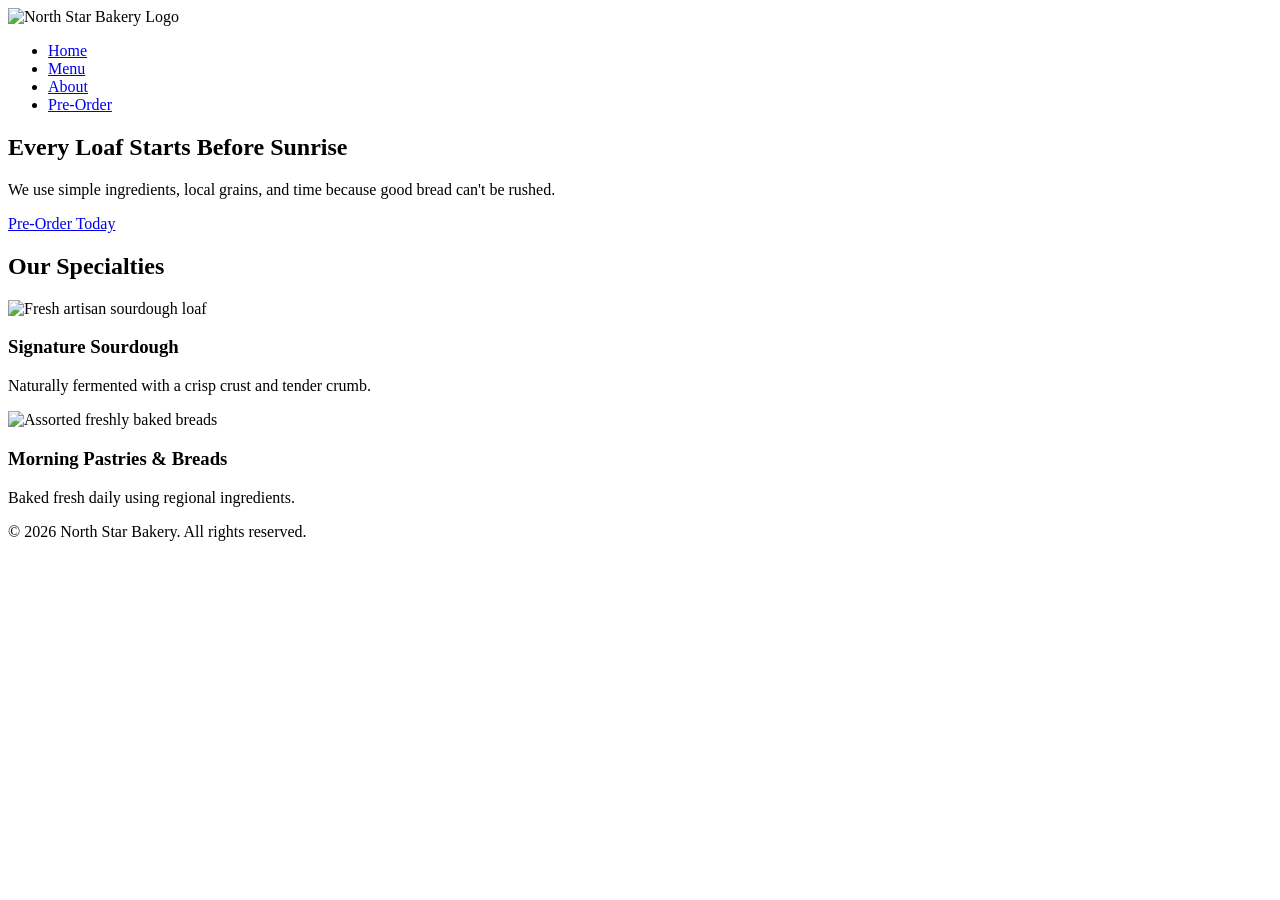
==== index.html @ 4b7bc131 "push latest" ====
<!DOCTYPE html>
<html lang="en">
<head>
    <meta charset="UTF-8">
    <meta name="viewport" content="width=device-width, initial-scale=1.0">
    <title>North Star Bakery | Home</title>
    <link rel="stylesheet" href="css/style.css">
</head>
<body>
    <header>
        <div class="logo-container">
            <img src="images/bakery-logo_c.png" alt="North Star Bakery Logo">
        </div>
        <nav>
            <ul>
                <li><a href="index.html" class="active">Home</a></li>
                <li><a href="menu.html">Menu</a></li>
                <li><a href="about.html">About</a></li>
                <li><a href="contact.html">Pre-Order</a></li>
            </ul>
        </nav>
    </header>

    <main>
        <section class="hero">
            <h1>Every Loaf Starts Before Sunrise</h1>
            <p>We use simple ingredients, local grains, and time because good bread can't be rushed.</p>
            <a href="contact.html" class="btn">Pre-Order Today</a>
        </section>

        <section class="featured-products">
            <h2>Our Specialties</h2>
            <div class="product-grid">
                <div class="card">
                    <img src="images/bakery-signature-loaf_c.jpg" alt="Fresh artisan sourdough loaf">
                    <h3>Signature Sourdough</h3>
                    <p>Naturally fermented with a crisp crust and tender crumb.</p>
                </div>
                <div class="card">
                    <img src="images/bakery-bread_c.jpg" alt="Assorted freshly baked breads">
                    <h3>Morning Pastries & Breads</h3>
                    <p>Baked fresh daily using regional ingredients.</p>
                </div>
            </div>
        </section>
    </main>

    <footer>
        <p>&copy; 2026 North Star Bakery. All rights reserved.</p>
    </footer>
</body>
</html>
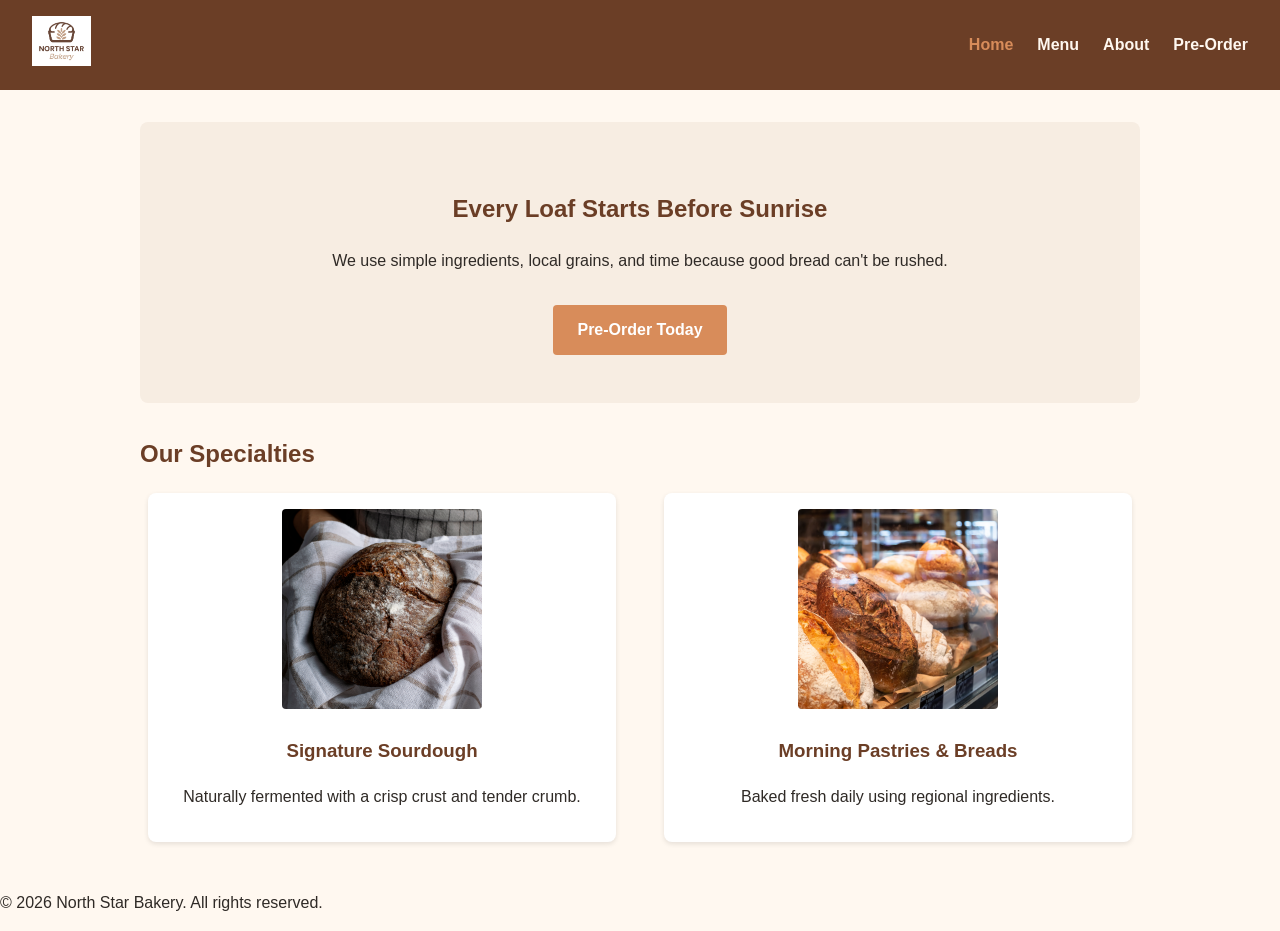
==== commit 241ead64: "Update index.html" ====
--- a/index.html
+++ b/index.html
@@ -9,7 +9,7 @@
 <body>
     <header>
         <div class="logo-container">
-            <img src="images/bakery-logo_c.png" alt="North Star Bakery Logo">
+            <img src="images/bakery-logo_c.jpg" alt="North Star Bakery Logo">
         </div>
         <nav>
             <ul>
@@ -49,4 +49,4 @@
         <p>&copy; 2026 North Star Bakery. All rights reserved.</p>
     </footer>
 </body>
-</html>+</html>
--- a/css/style.css
+++ b/css/style.css
@@ -0,0 +1,147 @@
+:root {
+    --cream: #FFF8F0;
+    --brown: #6B3E26;
+    --peach: #D88C5A;
+    --charcoal: #2F2A26;
+}
+
+body {
+    font-family: 'Open Sans', sans-serif, Arial;
+    background-color: var(--cream);
+    color: var(--charcoal);
+    margin: 0;
+    padding: 0;
+    line-height: 1.6;
+}
+
+header {
+    background-color: var(--brown);
+    color: var(--cream);
+    display: flex;
+    justify-content: space-between;
+    align-items: center;
+    padding: 1rem 2rem;
+}
+
+.logo-container img {
+    height: 50px;
+}
+
+nav ul {
+    list-style: none;
+    display: flex;
+    gap: 1.5rem;
+    margin: 0;
+    padding: 0;
+}
+
+nav a {
+    color: var(--cream);
+    text-decoration: none;
+    font-weight: 600;
+}
+
+nav a.active, nav a:hover {
+    color: var(--peach);
+}
+
+main {
+    padding: 2rem;
+    max-width: 1000px;
+    margin: auto;
+}
+
+h1, h2, h3 {
+    font-family: 'Poppins', sans-serif, Arial;
+    color: var(--brown);
+}
+
+.hero {
+    text-align: center;
+    padding: 3rem 1rem;
+    background-color: #f7ede2;
+    border-radius: 8px;
+    margin-bottom: 2rem;
+}
+
+.btn {
+    display: inline-block;
+    background-color: var(--peach);
+    color: white;
+    padding: 0.75rem 1.5rem;
+    text-decoration: none;
+    border-radius: 4px;
+    font-weight: bold;
+    margin-top: 1rem;
+}
+
+.btn:hover {
+    background-color: var(--brown);
+}
+
+.product-grid {
+    display: flex;
+    flex-direction: column;
+    gap: 2rem;
+}
+
+.card {
+    background: white;
+    padding: 1rem;
+    border-radius: 8px;
+    box-shadow: 0 2px 5px rgba(0,0,0,0.1);
+    text-align: center;
+}
+
+.card img {
+    max-width: 100%;
+    height: 200px;
+    object-fit: cover;
+    border-radius: 4px;
+}
+
+form {
+    background: white;
+    padding: 2rem;
+    border-radius: 8px;
+    box-shadow: 0 2px 5px rgba(0,0,0,0.1);
+}
+
+fieldset {
+    border: 1px solid var(--peach);
+    border-radius: 4px;
+    margin-bottom: 1.5rem;
+    padding: 1rem;
+}
+
+legend {
+    font-weight: bold;
+    color: var(--brown);
+}
+
+label {
+    display: block;
+    margin-top: 1rem;
+    font-weight: 600;
+}
+
+input, select, textarea {
+    width: 100%;
+    padding: 0.5rem;
+    margin-top: 0.25rem;
+    border: 1px solid #ccc;
+    border-radius: 4px;
+}
+
+/* Media Query for Larger Screens (Responsive Layout) */
+@media (min-width: 768px) {
+    .product-grid {
+        flex-direction: row;
+        justify-content: space-between;
+    }
+    
+    .card {
+        flex: 1;
+        margin: 0 0.5rem;
+    }
+}
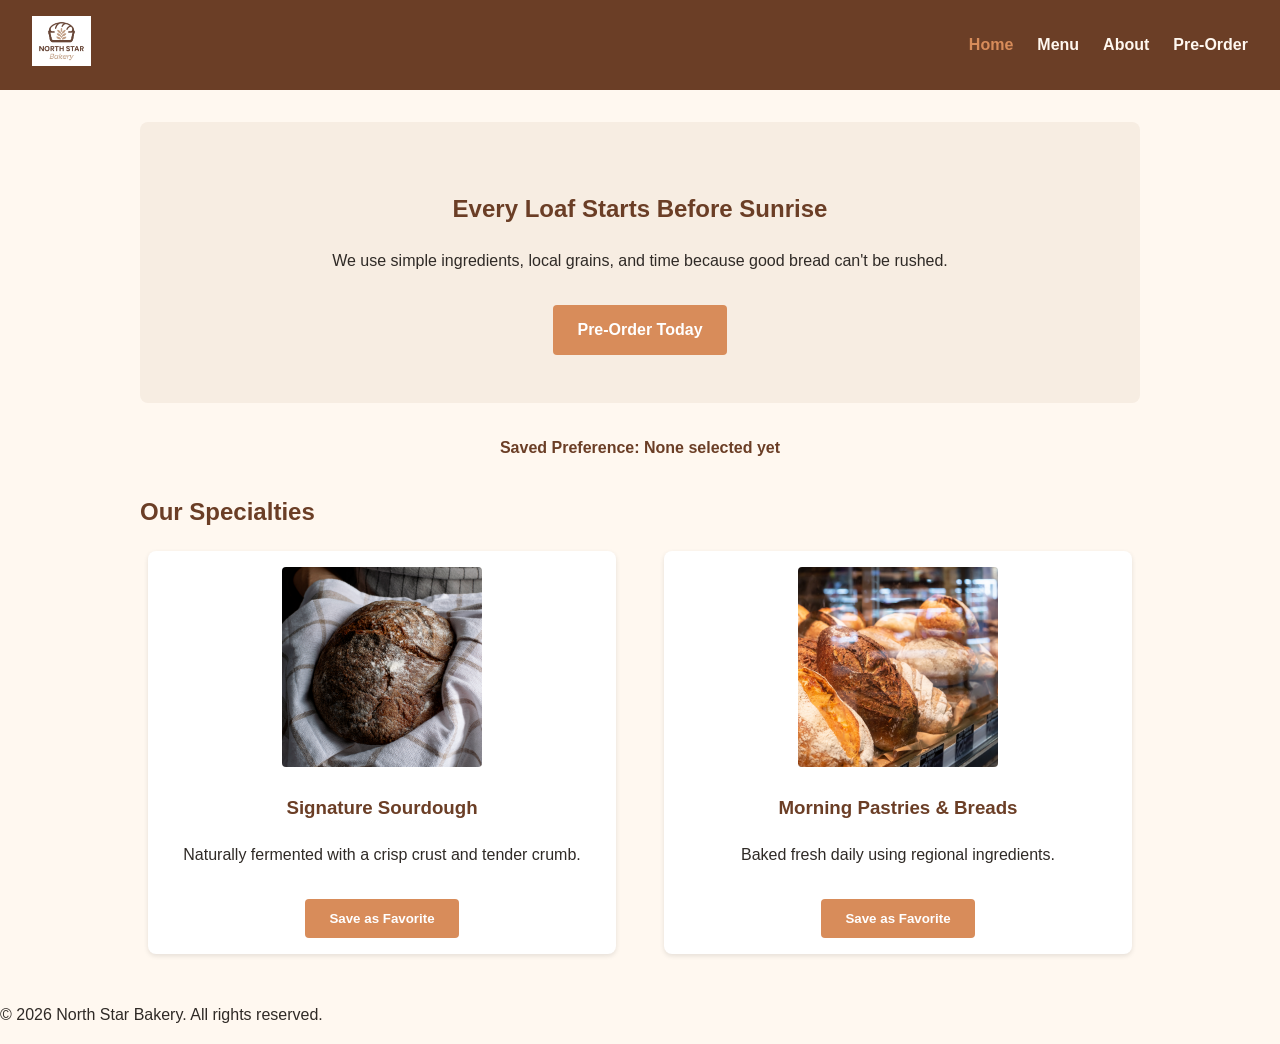
==== commit 8e3f557a: "new js file" ====
--- a/index.html
+++ b/index.html
@@ -28,6 +28,11 @@
             <a href="contact.html" class="btn">Pre-Order Today</a>
         </section>
 
+        <!-- Interactive Storage Status Display -->
+        <section class="preference-tracker" style="text-align: center; margin-bottom: 2rem;">
+            <p id="favorite-status" style="font-weight: bold; color: var(--brown);">Saved Preference: None selected yet</p>
+        </section>
+
         <section class="featured-products">
             <h2>Our Specialties</h2>
             <div class="product-grid">
@@ -35,11 +40,13 @@
                     <img src="images/bakery-signature-loaf_c.jpg" alt="Fresh artisan sourdough loaf">
                     <h3>Signature Sourdough</h3>
                     <p>Naturally fermented with a crisp crust and tender crumb.</p>
+                    <button class="btn favorite-btn" data-item="sourdough">Save as Favorite</button>
                 </div>
                 <div class="card">
                     <img src="images/bakery-bread_c.jpg" alt="Assorted freshly baked breads">
                     <h3>Morning Pastries & Breads</h3>
                     <p>Baked fresh daily using regional ingredients.</p>
+                    <button class="btn favorite-btn" data-item="pastries">Save as Favorite</button>
                 </div>
             </div>
         </section>
@@ -48,5 +55,7 @@
     <footer>
         <p>&copy; 2026 North Star Bakery. All rights reserved.</p>
     </footer>
+
+    <script src="js/script.js" defer></script>
 </body>
 </html>
--- a/css/style.css
+++ b/css/style.css
@@ -70,9 +70,11 @@
     color: white;
     padding: 0.75rem 1.5rem;
     text-decoration: none;
+    border: none;
     border-radius: 4px;
     font-weight: bold;
     margin-top: 1rem;
+    cursor: pointer;
 }
 
 .btn:hover {
@@ -131,6 +133,7 @@
     margin-top: 0.25rem;
     border: 1px solid #ccc;
     border-radius: 4px;
+    box-sizing: border-box;
 }
 
 /* Media Query for Larger Screens (Responsive Layout) */
